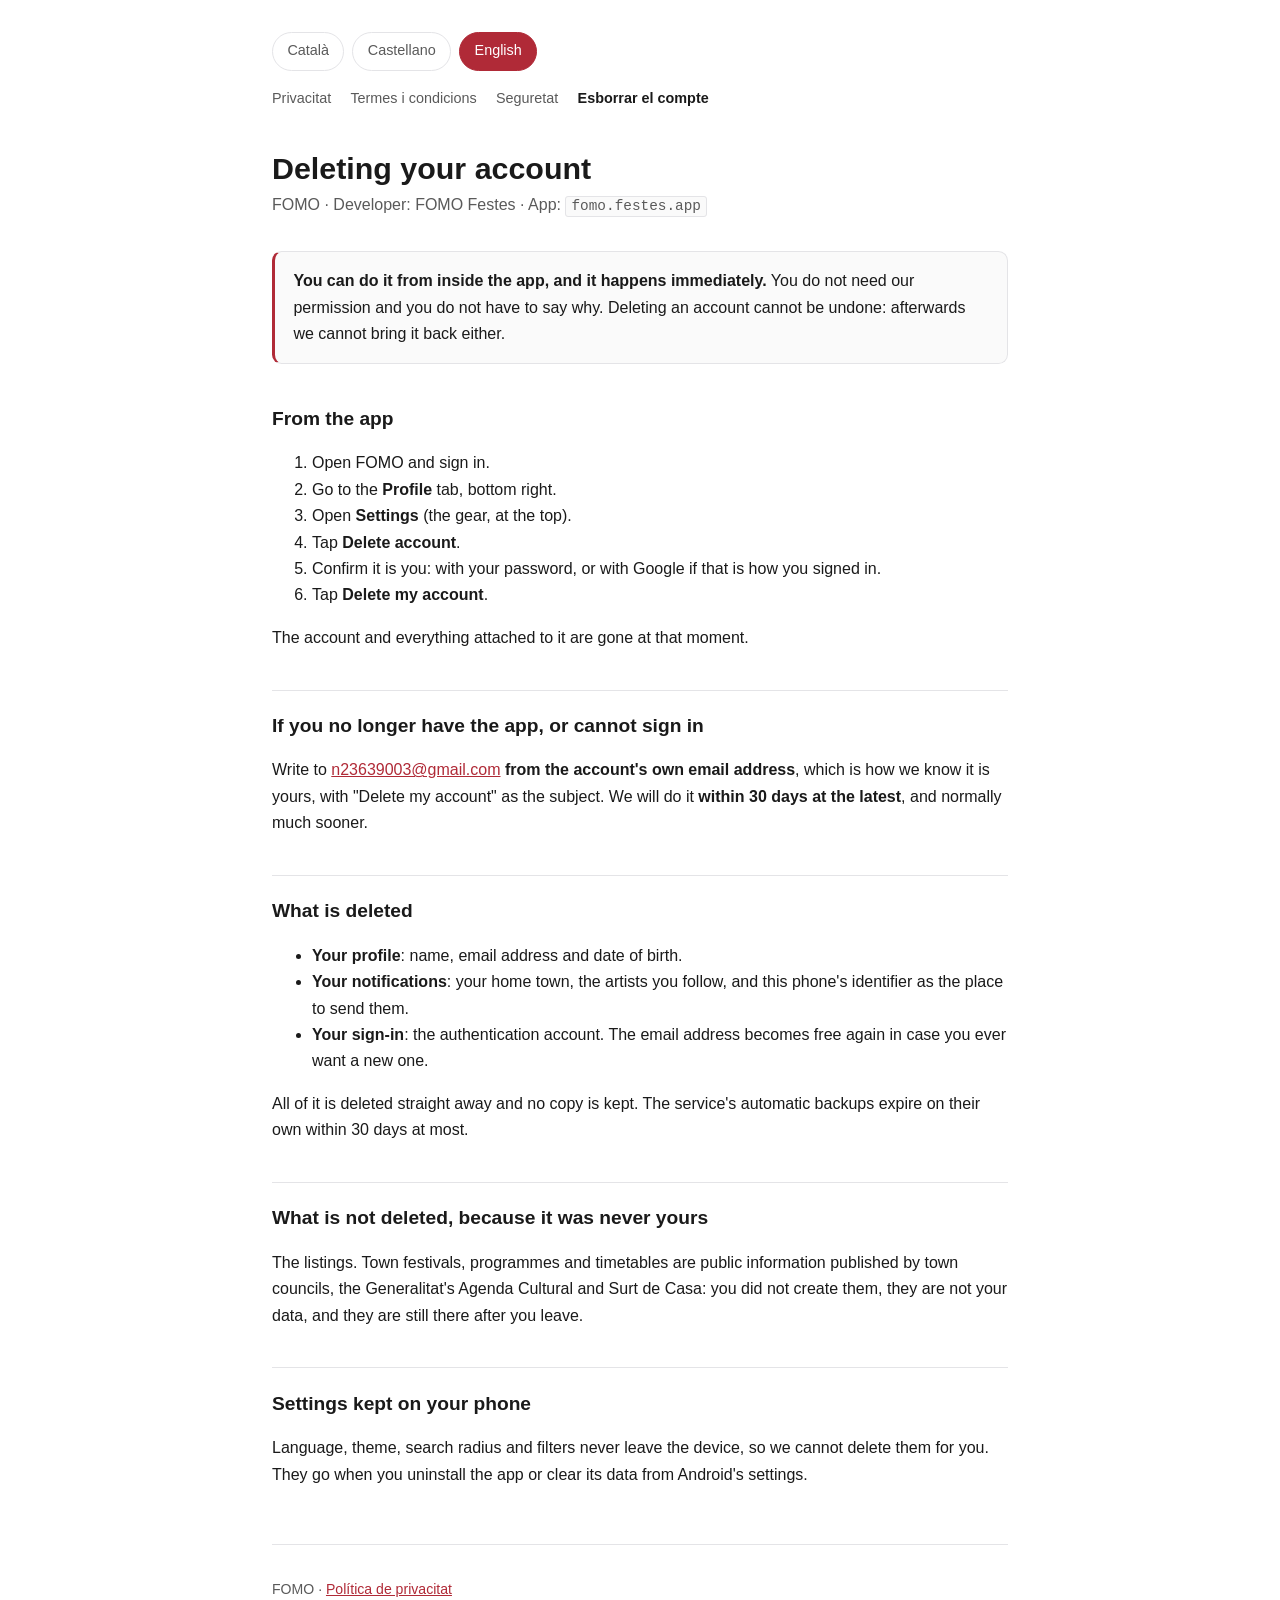
==== esborrar-compte.html @ 4efe0cdf "Esborrar el compte, i la política al dia" ====
<!doctype html>
<html lang="ca">
<head>
<meta charset="utf-8">
<meta name="viewport" content="width=device-width, initial-scale=1">
<title>Esborrar el compte · FOMO</title>
<link rel="stylesheet" href="estil.css">
</head>
<body>
<main>

<nav>
  <button data-lang="ca" aria-current="true">Català</button>
  <button data-lang="es" aria-current="false">Castellano</button>
  <button data-lang="en" aria-current="false">English</button>
</nav>
<div class="pages">
  <a href="privacitat.html">Privacitat</a>
  <a href="termes.html">Termes i condicions</a>
  <a href="seguretat.html">Seguretat</a>
  <a href="esborrar-compte.html" aria-current="page">Esborrar el compte</a>
</div>

<!-- ══════════════════ CATALÀ ══════════════════ -->
<section id="ca">
  <h1>Esborrar el compte</h1>
  <p class="sub">FOMO · Desenvolupador: FOMO Festes · Aplicació: <code>fomo.festes.app</code></p>

  <div class="box warn">
    <p><strong>Es pot fer des de l'aplicació mateixa, i és immediat.</strong> No
    cal demanar-nos permís ni explicar per què. Esborrar el compte no es pot
    desfer: després nosaltres tampoc te'l podem recuperar.</p>
  </div>

  <h2>Des de l'aplicació</h2>
  <ol>
    <li>Obre FOMO i entra-hi amb el teu compte.</li>
    <li>Ves a la pestanya <strong>Perfil</strong>, a baix a la dreta.</li>
    <li>Obre els <strong>Ajustos</strong> (la roda dentada, a dalt).</li>
    <li>Toca <strong>Esborrar el compte</strong>.</li>
    <li>Confirma que ets tu: amb la contrasenya, o amb Google si vas entrar amb
    Google.</li>
    <li>Toca <strong>Esborrar el meu compte</strong>.</li>
  </ol>
  <p>El compte i tot el que hi va associat desapareixen en aquell moment.</p>

  <h2>Si ja no tens l'aplicació, o no hi pots entrar</h2>
  <p>Escriu a <a href="mailto:n23639003@gmail.com">n23639003@gmail.com</a>
  <strong>des de l'adreça del compte</strong>, que és com sabem que és teu, amb
  «Esborrar el compte» a l'assumpte. Ho farem <strong>com a molt tard en 30
  dies</strong>, i normalment molt abans.</p>

  <h2>Què s'esborra</h2>
  <ul>
    <li><strong>El perfil</strong>: el nom, l'adreça electrònica i la data de
    naixement.</li>
    <li><strong>Les notificacions</strong>: el poble de referència, els artistes
    que segueixes i l'identificador d'aquest telèfon com a lloc on
    enviar-les.</li>
    <li><strong>L'accés</strong>: el compte d'autenticació. L'adreça electrònica
    torna a quedar lliure per si algun dia en vols obrir un altre.</li>
  </ul>
  <p>Tot això s'esborra de seguida i sense còpia. Les còpies de seguretat
  automàtiques del servei caduquen soles com a molt en 30 dies.</p>

  <h2>Què no s'esborra, perquè no és teu</h2>
  <p>L'agenda de festes. Les festes majors, els programes i els horaris són
  informació pública que publiquen els ajuntaments, l'Agenda Cultural de la
  Generalitat i Surt de Casa: no els has creat tu, no en són dades teves, i
  segueixen sent-hi quan te'n vas.</p>

  <h2>Les preferències del telèfon</h2>
  <p>L'idioma, el tema, el radi de cerca i els filtres no surten mai del
  dispositiu, i per tant no els podem esborrar nosaltres. Desapareixen quan
  desinstal·les l'aplicació o n'esborres les dades des dels ajustos d'Android.</p>
</section>

<!-- ══════════════════ CASTELLANO ══════════════════ -->
<section id="es" hidden>
  <h1>Borrar la cuenta</h1>
  <p class="sub">FOMO · Desarrollador: FOMO Festes · Aplicación: <code>fomo.festes.app</code></p>

  <div class="box warn">
    <p><strong>Se puede hacer desde la propia aplicación, y es inmediato.</strong>
    No hace falta pedirnos permiso ni explicar por qué. Borrar la cuenta no se
    puede deshacer: después nosotros tampoco podemos recuperarla.</p>
  </div>

  <h2>Desde la aplicación</h2>
  <ol>
    <li>Abre FOMO y entra con tu cuenta.</li>
    <li>Ve a la pestaña <strong>Perfil</strong>, abajo a la derecha.</li>
    <li>Abre los <strong>Ajustes</strong> (la rueda dentada, arriba).</li>
    <li>Toca <strong>Borrar la cuenta</strong>.</li>
    <li>Confirma que eres tú: con la contraseña, o con Google si entraste con
    Google.</li>
    <li>Toca <strong>Borrar mi cuenta</strong>.</li>
  </ol>
  <p>La cuenta y todo lo asociado desaparecen en ese momento.</p>

  <h2>Si ya no tienes la aplicación, o no puedes entrar</h2>
  <p>Escribe a <a href="mailto:n23639003@gmail.com">n23639003@gmail.com</a>
  <strong>desde la dirección de la cuenta</strong>, que es como sabemos que es
  tuya, con «Borrar la cuenta» en el asunto. Lo haremos <strong>como máximo en
  30 días</strong>, y normalmente mucho antes.</p>

  <h2>Qué se borra</h2>
  <ul>
    <li><strong>El perfil</strong>: el nombre, la dirección de correo y la fecha
    de nacimiento.</li>
    <li><strong>Las notificaciones</strong>: el pueblo de referencia, los
    artistas que sigues y el identificador de este teléfono como sitio al que
    enviarlas.</li>
    <li><strong>El acceso</strong>: la cuenta de autenticación. La dirección de
    correo vuelve a quedar libre por si algún día quieres abrir otra.</li>
  </ul>
  <p>Todo eso se borra enseguida y sin copia. Las copias de seguridad
  automáticas del servicio caducan solas como mucho en 30 días.</p>

  <h2>Qué no se borra, porque no es tuyo</h2>
  <p>La agenda de fiestas. Las fiestas mayores, los programas y los horarios son
  información pública que publican los ayuntamientos, la Agenda Cultural de la
  Generalitat y Surt de Casa: no los has creado tú, no son datos tuyos, y siguen
  ahí cuando te vas.</p>

  <h2>Las preferencias del teléfono</h2>
  <p>El idioma, el tema, el radio de búsqueda y los filtros no salen nunca del
  dispositivo, y por lo tanto no podemos borrarlos nosotros. Desaparecen cuando
  desinstalas la aplicación o borras sus datos desde los ajustes de Android.</p>
</section>

<!-- ══════════════════ ENGLISH ══════════════════ -->
<section id="en" hidden>
  <h1>Deleting your account</h1>
  <p class="sub">FOMO · Developer: FOMO Festes · App: <code>fomo.festes.app</code></p>

  <div class="box warn">
    <p><strong>You can do it from inside the app, and it happens
    immediately.</strong> You do not need our permission and you do not have to
    say why. Deleting an account cannot be undone: afterwards we cannot bring it
    back either.</p>
  </div>

  <h2>From the app</h2>
  <ol>
    <li>Open FOMO and sign in.</li>
    <li>Go to the <strong>Profile</strong> tab, bottom right.</li>
    <li>Open <strong>Settings</strong> (the gear, at the top).</li>
    <li>Tap <strong>Delete account</strong>.</li>
    <li>Confirm it is you: with your password, or with Google if that is how you
    signed in.</li>
    <li>Tap <strong>Delete my account</strong>.</li>
  </ol>
  <p>The account and everything attached to it are gone at that moment.</p>

  <h2>If you no longer have the app, or cannot sign in</h2>
  <p>Write to <a href="mailto:n23639003@gmail.com">n23639003@gmail.com</a>
  <strong>from the account's own email address</strong>, which is how we know it
  is yours, with "Delete my account" as the subject. We will do it
  <strong>within 30 days at the latest</strong>, and normally much sooner.</p>

  <h2>What is deleted</h2>
  <ul>
    <li><strong>Your profile</strong>: name, email address and date of birth.</li>
    <li><strong>Your notifications</strong>: your home town, the artists you
    follow, and this phone's identifier as the place to send them.</li>
    <li><strong>Your sign-in</strong>: the authentication account. The email
    address becomes free again in case you ever want a new one.</li>
  </ul>
  <p>All of it is deleted straight away and no copy is kept. The service's
  automatic backups expire on their own within 30 days at most.</p>

  <h2>What is not deleted, because it was never yours</h2>
  <p>The listings. Town festivals, programmes and timetables are public
  information published by town councils, the Generalitat's Agenda Cultural and
  Surt de Casa: you did not create them, they are not your data, and they are
  still there after you leave.</p>

  <h2>Settings kept on your phone</h2>
  <p>Language, theme, search radius and filters never leave the device, so we
  cannot delete them for you. They go when you uninstall the app or clear its
  data from Android's settings.</p>
</section>

<footer>
  <p>FOMO · <a href="privacitat.html">Política de privacitat</a></p>
</footer>

</main>
<script src="idioma.js"></script>
</body>
</html>
---- estil.css ----
/* Shared by the three legal pages. Kept as one file rather than copied into
   each so a change to the look does not have to be made three times, and no
   build step: GitHub Pages serves these as they are. */
:root {
  --bg: #ffffff; --fg: #1a1a1a; --muted: #5a5a5a; --line: #e4e4e7;
  --accent: #b02a37; --card: #fafafa;
}
@media (prefers-color-scheme: dark) {
  :root {
    --bg: #131316; --fg: #ececee; --muted: #a1a1aa; --line: #2a2a30;
    --accent: #f08a95; --card: #1c1c21;
  }
}
* { box-sizing: border-box; }
body {
  margin: 0; background: var(--bg); color: var(--fg);
  font: 16px/1.65 -apple-system, BlinkMacSystemFont, "Segoe UI", Roboto, sans-serif;
  padding: 2rem 1.25rem 5rem;
}
main { max-width: 46rem; margin: 0 auto; }
h1 { font-size: 1.9rem; line-height: 1.2; margin: 0 0 .35rem; }
h2 { font-size: 1.2rem; margin: 2.4rem 0 .6rem; padding-top: 1.2rem; border-top: 1px solid var(--line); }
h2:first-of-type { border-top: 0; padding-top: 0; }
.sub { color: var(--muted); margin: 0 0 2rem; }
nav { display: flex; gap: .5rem; margin: 0 0 1rem; flex-wrap: wrap; }
nav button {
  font: inherit; font-size: .9rem; padding: .4rem .9rem; cursor: pointer;
  border: 1px solid var(--line); border-radius: 999px;
  background: transparent; color: var(--muted);
}
nav button[aria-current="true"] { background: var(--accent); border-color: var(--accent); color: #fff; }
.pages { display: flex; gap: 1.2rem; margin: 0 0 2.5rem; flex-wrap: wrap; font-size: .9rem; }
.pages a { color: var(--muted); text-decoration: none; }
.pages a:hover { text-decoration: underline; }
.pages a[aria-current="page"] { color: var(--fg); font-weight: 600; }
table { width: 100%; border-collapse: collapse; margin: 1rem 0; font-size: .93rem; display: block; overflow-x: auto; }
th, td { text-align: left; padding: .6rem .7rem; border-bottom: 1px solid var(--line); vertical-align: top; }
th { font-weight: 600; }
.box { background: var(--card); border: 1px solid var(--line); border-radius: .6rem; padding: 1rem 1.15rem; margin: 1.4rem 0; }
.box p:last-child { margin-bottom: 0; }
.box p:first-child { margin-top: 0; }
.warn { border-left: 3px solid var(--accent); }
code { background: var(--card); border: 1px solid var(--line); border-radius: 3px; padding: .1em .35em; font-size: .9em; }
a { color: var(--accent); }
section[hidden] { display: none; }
footer { margin-top: 3.5rem; padding-top: 1.2rem; border-top: 1px solid var(--line); color: var(--muted); font-size: .88rem; }
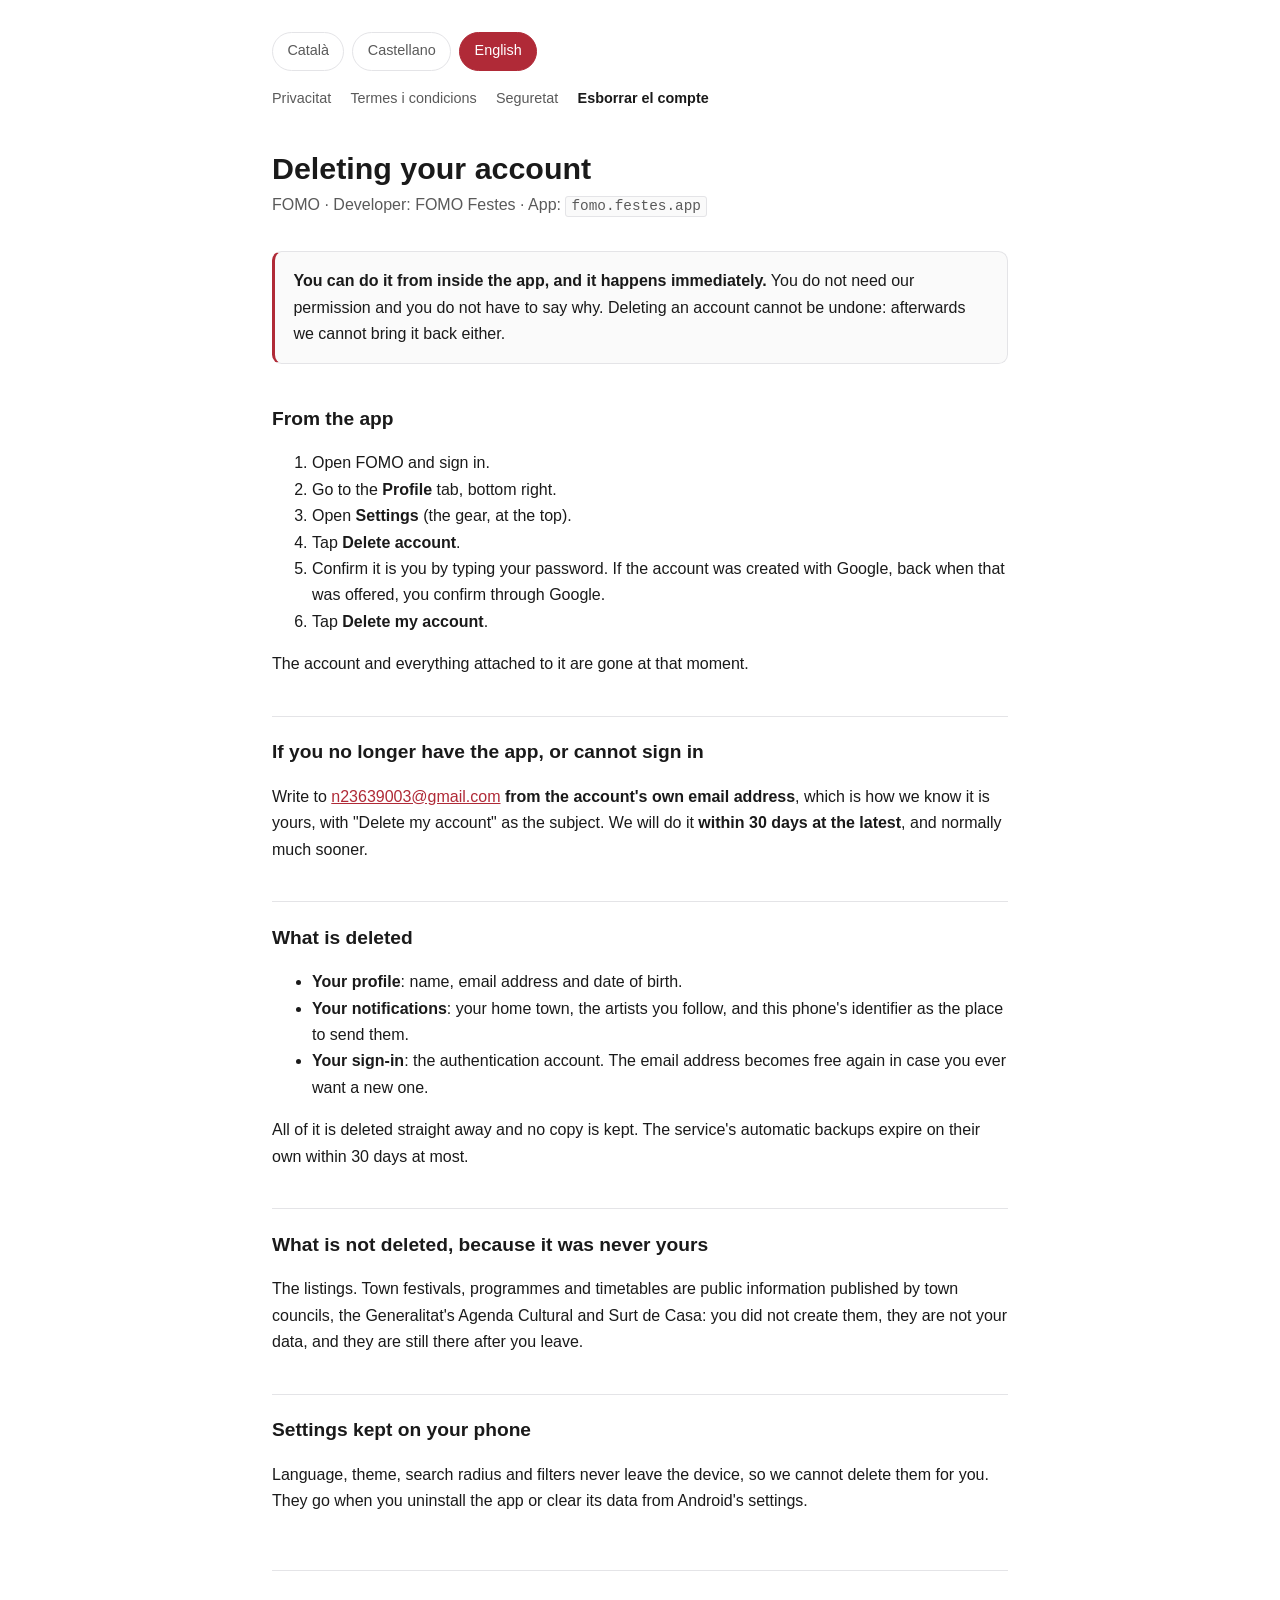
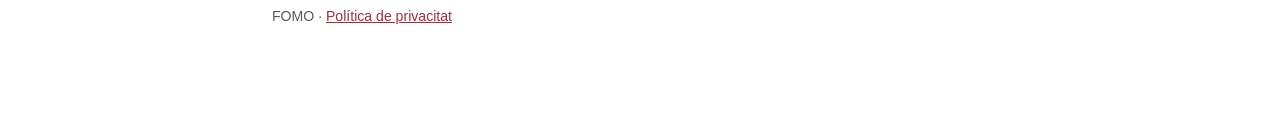
==== commit 30452ca2: "Add files via upload" ====
--- a/esborrar-compte.html
+++ b/esborrar-compte.html
@@ -38,8 +38,8 @@
     <li>Ves a la pestanya <strong>Perfil</strong>, a baix a la dreta.</li>
     <li>Obre els <strong>Ajustos</strong> (la roda dentada, a dalt).</li>
     <li>Toca <strong>Esborrar el compte</strong>.</li>
-    <li>Confirma que ets tu: amb la contrasenya, o amb Google si vas entrar amb
-    Google.</li>
+    <li>Confirma que ets tu escrivint la contrasenya. Si el compte es va crear
+    amb Google, quan encara s'oferia, es confirma amb Google.</li>
     <li>Toca <strong>Esborrar el meu compte</strong>.</li>
   </ol>
   <p>El compte i tot el que hi va associat desapareixen en aquell moment.</p>
@@ -92,8 +92,8 @@
     <li>Ve a la pestaña <strong>Perfil</strong>, abajo a la derecha.</li>
     <li>Abre los <strong>Ajustes</strong> (la rueda dentada, arriba).</li>
     <li>Toca <strong>Borrar la cuenta</strong>.</li>
-    <li>Confirma que eres tú: con la contraseña, o con Google si entraste con
-    Google.</li>
+    <li>Confirma que eres tú escribiendo la contraseña. Si la cuenta se creó
+    con Google, cuando aún se ofrecía, se confirma con Google.</li>
     <li>Toca <strong>Borrar mi cuenta</strong>.</li>
   </ol>
   <p>La cuenta y todo lo asociado desaparecen en ese momento.</p>
@@ -147,8 +147,8 @@
     <li>Go to the <strong>Profile</strong> tab, bottom right.</li>
     <li>Open <strong>Settings</strong> (the gear, at the top).</li>
     <li>Tap <strong>Delete account</strong>.</li>
-    <li>Confirm it is you: with your password, or with Google if that is how you
-    signed in.</li>
+    <li>Confirm it is you by typing your password. If the account was created
+    with Google, back when that was offered, you confirm through Google.</li>
     <li>Tap <strong>Delete my account</strong>.</li>
   </ol>
   <p>The account and everything attached to it are gone at that moment.</p>
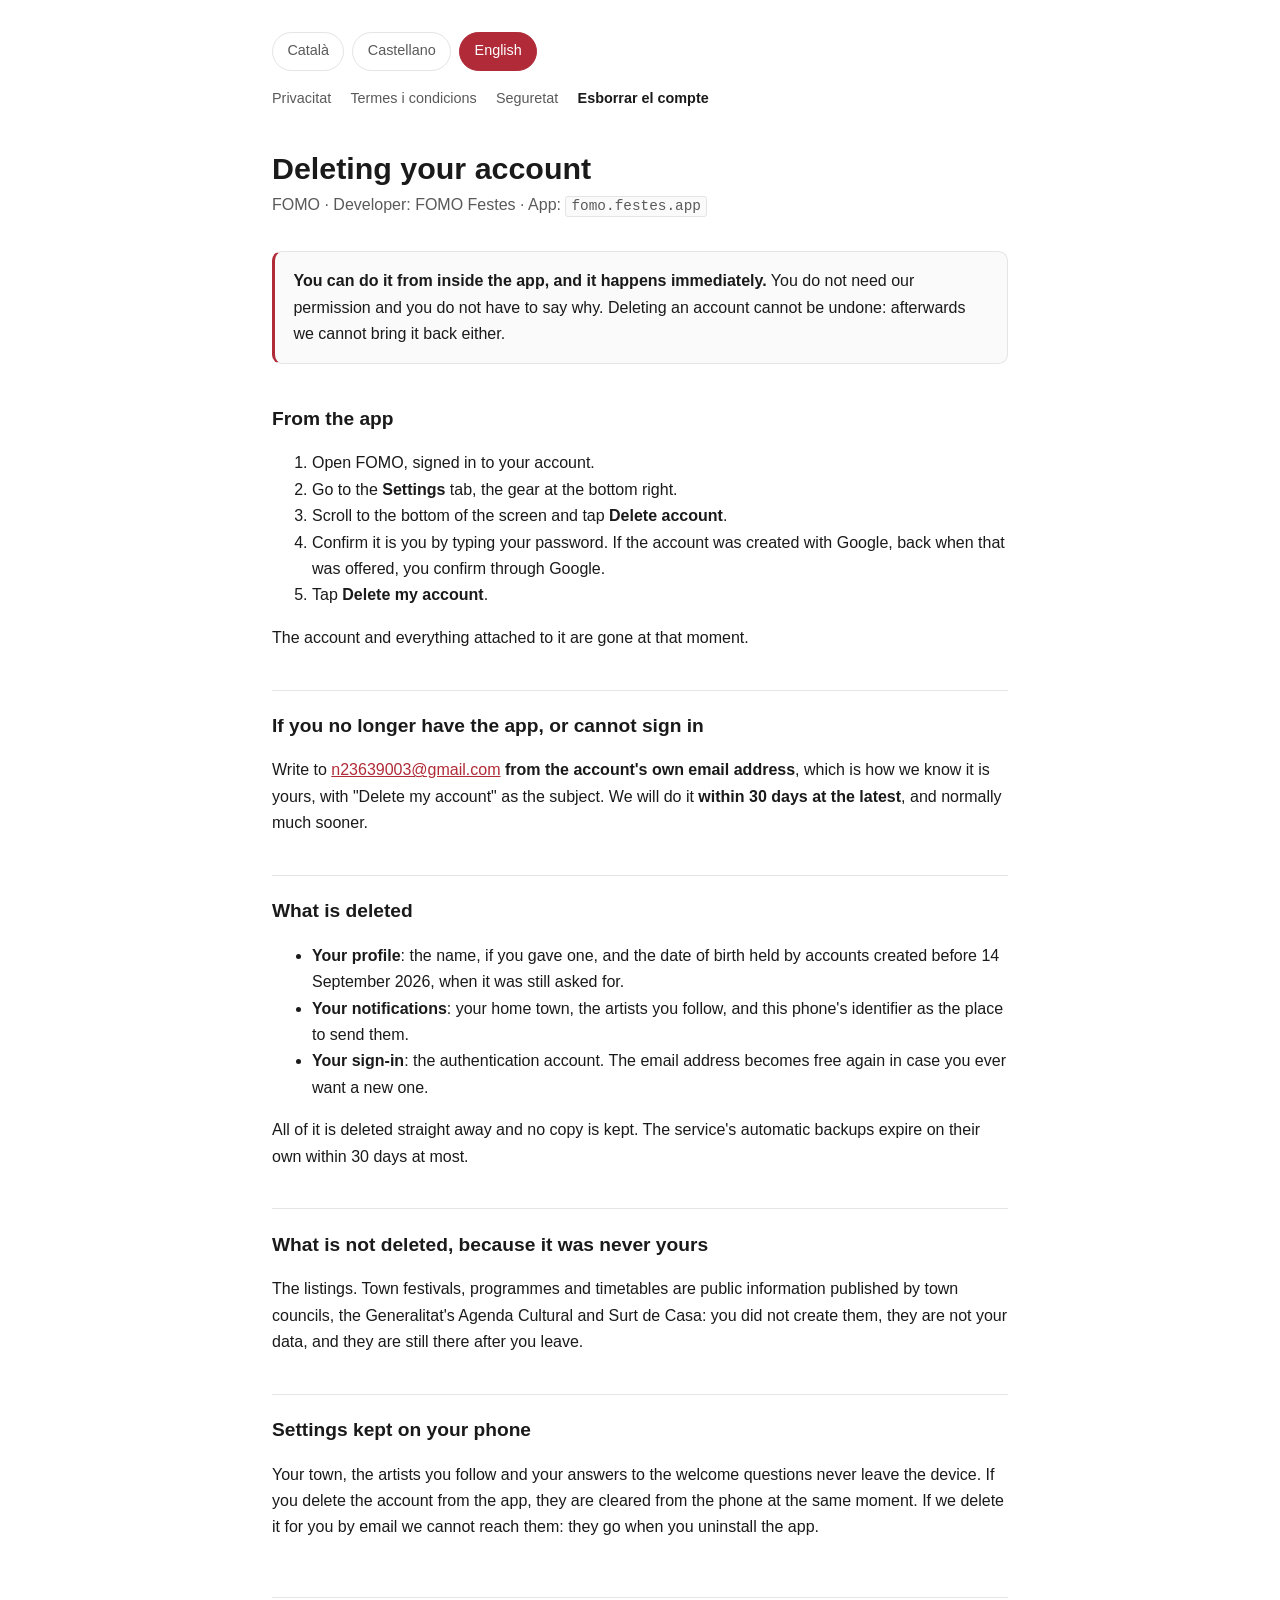
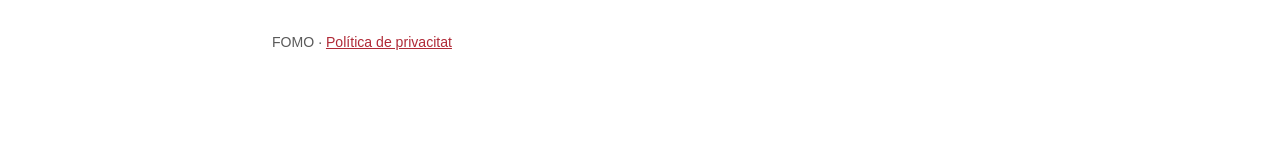
==== commit 831043a4: "Privacitat, termes i esborrar el compte, al dia del 14 de setembre L'app es fa servir sense compte; " ====
--- a/esborrar-compte.html
+++ b/esborrar-compte.html
@@ -34,10 +34,11 @@
 
   <h2>Des de l'aplicació</h2>
   <ol>
-    <li>Obre FOMO i entra-hi amb el teu compte.</li>
-    <li>Ves a la pestanya <strong>Perfil</strong>, a baix a la dreta.</li>
-    <li>Obre els <strong>Ajustos</strong> (la roda dentada, a dalt).</li>
-    <li>Toca <strong>Esborrar el compte</strong>.</li>
+    <li>Obre FOMO amb la sessió del teu compte iniciada.</li>
+    <li>Ves a la pestanya <strong>Ajustos</strong>, la roda dentada de baix a la
+    dreta.</li>
+    <li>Baixa fins al final de la pantalla i toca <strong>Esborrar el
+    compte</strong>.</li>
     <li>Confirma que ets tu escrivint la contrasenya. Si el compte es va crear
     amb Google, quan encara s'oferia, es confirma amb Google.</li>
     <li>Toca <strong>Esborrar el meu compte</strong>.</li>
@@ -52,8 +53,9 @@
 
   <h2>Què s'esborra</h2>
   <ul>
-    <li><strong>El perfil</strong>: el nom, l'adreça electrònica i la data de
-    naixement.</li>
+    <li><strong>El perfil</strong>: el nom, si en vas donar un, i la data de
+    naixement dels comptes creats abans del 14 de setembre de 2026, quan encara
+    es demanava.</li>
     <li><strong>Les notificacions</strong>: el poble de referència, els artistes
     que segueixes i l'identificador d'aquest telèfon com a lloc on
     enviar-les.</li>
@@ -70,9 +72,10 @@
   segueixen sent-hi quan te'n vas.</p>
 
   <h2>Les preferències del telèfon</h2>
-  <p>L'idioma, el tema, el radi de cerca i els filtres no surten mai del
-  dispositiu, i per tant no els podem esborrar nosaltres. Desapareixen quan
-  desinstal·les l'aplicació o n'esborres les dades des dels ajustos d'Android.</p>
+  <p>El poble, els artistes que segueixes i les respostes de la benvinguda no
+  surten mai del dispositiu. Si esborres el compte des de l'aplicació,
+  s'esborren també del telèfon en aquell moment. Si ho fem nosaltres per correu,
+  no hi arribem: desapareixen quan desinstal·les l'aplicació.</p>
 </section>
 
 <!-- ══════════════════ CASTELLANO ══════════════════ -->
@@ -88,10 +91,11 @@
 
   <h2>Desde la aplicación</h2>
   <ol>
-    <li>Abre FOMO y entra con tu cuenta.</li>
-    <li>Ve a la pestaña <strong>Perfil</strong>, abajo a la derecha.</li>
-    <li>Abre los <strong>Ajustes</strong> (la rueda dentada, arriba).</li>
-    <li>Toca <strong>Borrar la cuenta</strong>.</li>
+    <li>Abre FOMO con la sesión de tu cuenta iniciada.</li>
+    <li>Ve a la pestaña <strong>Ajustes</strong>, la rueda dentada de abajo a la
+    derecha.</li>
+    <li>Baja hasta el final de la pantalla y toca <strong>Borrar la
+    cuenta</strong>.</li>
     <li>Confirma que eres tú escribiendo la contraseña. Si la cuenta se creó
     con Google, cuando aún se ofrecía, se confirma con Google.</li>
     <li>Toca <strong>Borrar mi cuenta</strong>.</li>
@@ -106,8 +110,9 @@
 
   <h2>Qué se borra</h2>
   <ul>
-    <li><strong>El perfil</strong>: el nombre, la dirección de correo y la fecha
-    de nacimiento.</li>
+    <li><strong>El perfil</strong>: el nombre, si diste uno, y la fecha de
+    nacimiento de las cuentas creadas antes del 14 de septiembre de 2026, cuando
+    aún se pedía.</li>
     <li><strong>Las notificaciones</strong>: el pueblo de referencia, los
     artistas que sigues y el identificador de este teléfono como sitio al que
     enviarlas.</li>
@@ -124,9 +129,10 @@
   ahí cuando te vas.</p>
 
   <h2>Las preferencias del teléfono</h2>
-  <p>El idioma, el tema, el radio de búsqueda y los filtros no salen nunca del
-  dispositivo, y por lo tanto no podemos borrarlos nosotros. Desaparecen cuando
-  desinstalas la aplicación o borras sus datos desde los ajustes de Android.</p>
+  <p>El pueblo, los artistas que sigues y las respuestas de la bienvenida no
+  salen nunca del dispositivo. Si borras la cuenta desde la aplicación, se borran
+  también del teléfono en ese momento. Si lo hacemos nosotros por correo, no
+  llegamos hasta ahí: desaparecen cuando desinstalas la aplicación.</p>
 </section>
 
 <!-- ══════════════════ ENGLISH ══════════════════ -->
@@ -143,10 +149,10 @@
 
   <h2>From the app</h2>
   <ol>
-    <li>Open FOMO and sign in.</li>
-    <li>Go to the <strong>Profile</strong> tab, bottom right.</li>
-    <li>Open <strong>Settings</strong> (the gear, at the top).</li>
-    <li>Tap <strong>Delete account</strong>.</li>
+    <li>Open FOMO, signed in to your account.</li>
+    <li>Go to the <strong>Settings</strong> tab, the gear at the bottom right.</li>
+    <li>Scroll to the bottom of the screen and tap <strong>Delete
+    account</strong>.</li>
     <li>Confirm it is you by typing your password. If the account was created
     with Google, back when that was offered, you confirm through Google.</li>
     <li>Tap <strong>Delete my account</strong>.</li>
@@ -161,7 +167,9 @@
 
   <h2>What is deleted</h2>
   <ul>
-    <li><strong>Your profile</strong>: name, email address and date of birth.</li>
+    <li><strong>Your profile</strong>: the name, if you gave one, and the date of
+    birth held by accounts created before 14 September 2026, when it was still
+    asked for.</li>
     <li><strong>Your notifications</strong>: your home town, the artists you
     follow, and this phone's identifier as the place to send them.</li>
     <li><strong>Your sign-in</strong>: the authentication account. The email
@@ -177,9 +185,10 @@
   still there after you leave.</p>
 
   <h2>Settings kept on your phone</h2>
-  <p>Language, theme, search radius and filters never leave the device, so we
-  cannot delete them for you. They go when you uninstall the app or clear its
-  data from Android's settings.</p>
+  <p>Your town, the artists you follow and your answers to the welcome questions
+  never leave the device. If you delete the account from the app, they are
+  cleared from the phone at the same moment. If we delete it for you by email we
+  cannot reach them: they go when you uninstall the app.</p>
 </section>
 
 <footer>
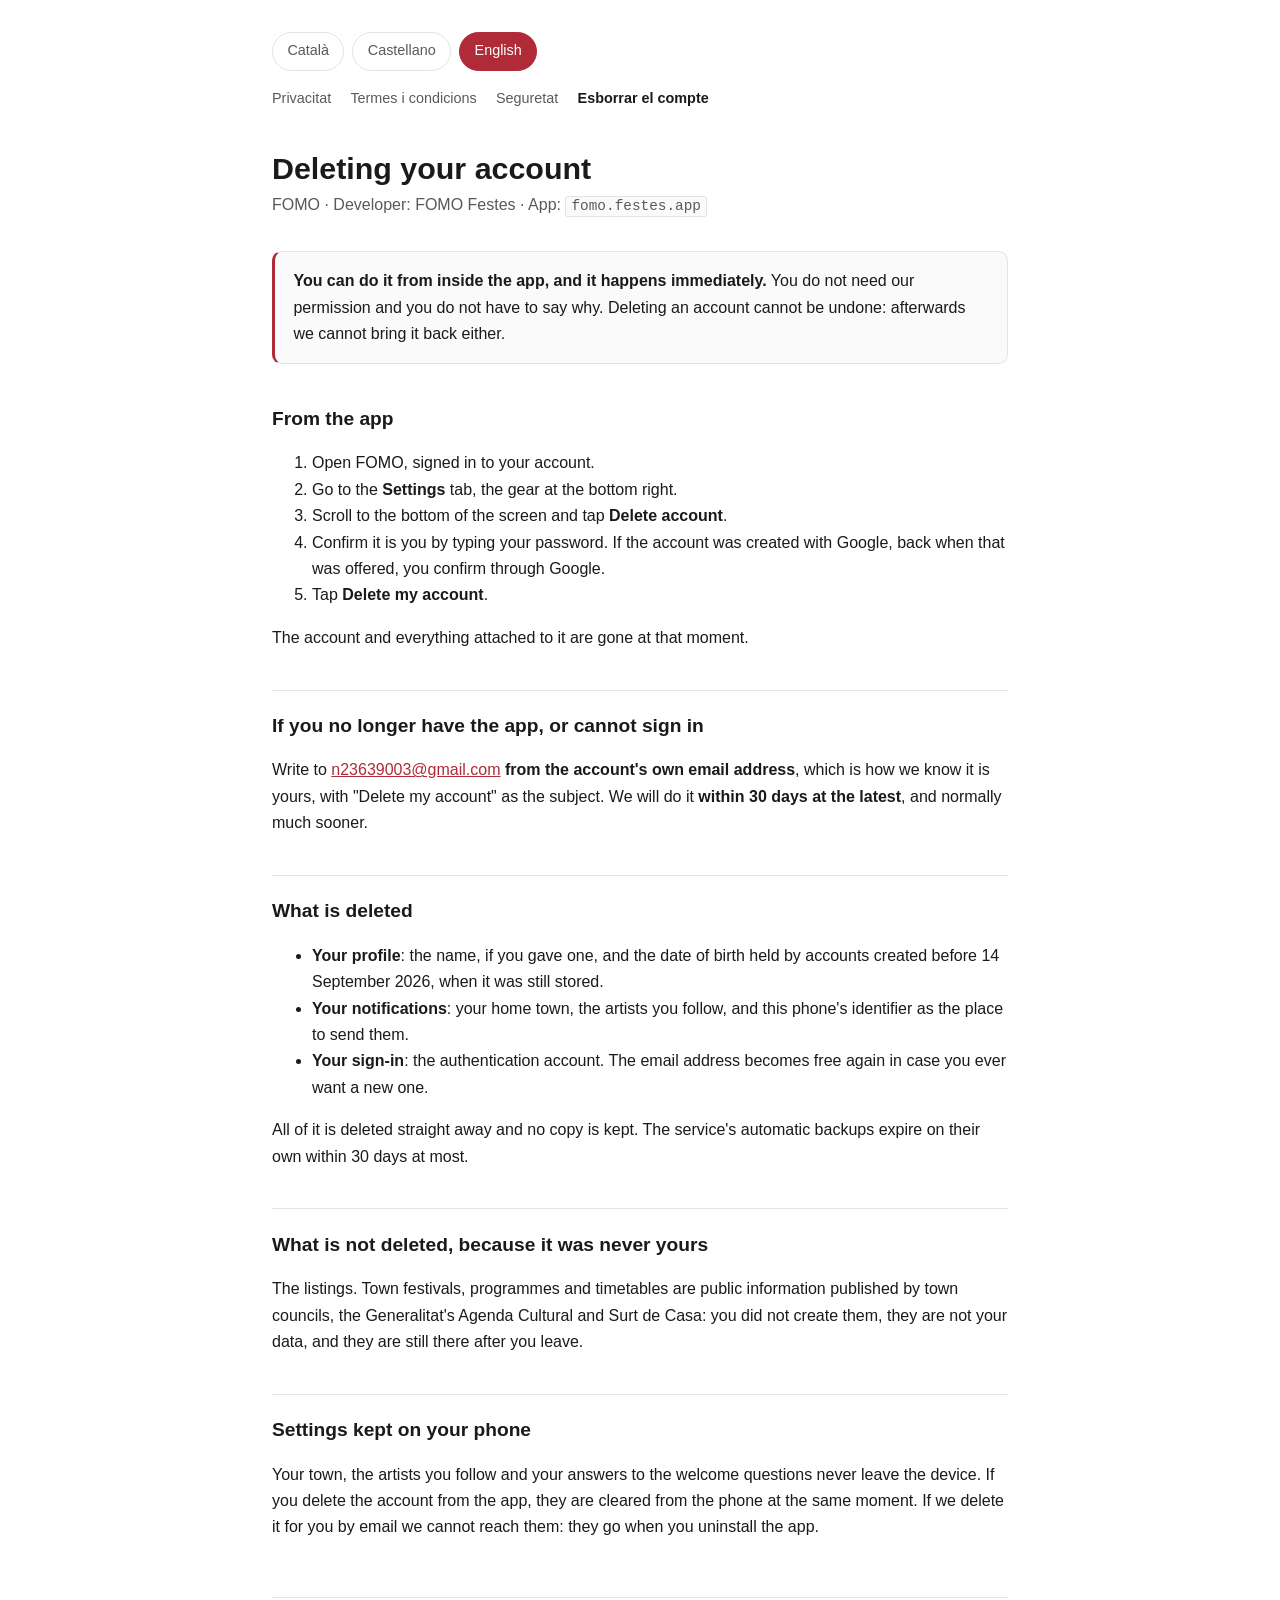
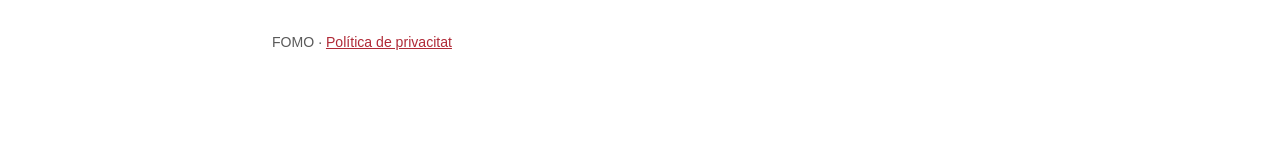
==== commit f46a4cc7: "La data de naixement es comprova i no es desa En registrar-se, l'app demana la data de naixement per" ====
--- a/esborrar-compte.html
+++ b/esborrar-compte.html
@@ -55,7 +55,7 @@
   <ul>
     <li><strong>El perfil</strong>: el nom, si en vas donar un, i la data de
     naixement dels comptes creats abans del 14 de setembre de 2026, quan encara
-    es demanava.</li>
+    es desava.</li>
     <li><strong>Les notificacions</strong>: el poble de referència, els artistes
     que segueixes i l'identificador d'aquest telèfon com a lloc on
     enviar-les.</li>
@@ -112,7 +112,7 @@
   <ul>
     <li><strong>El perfil</strong>: el nombre, si diste uno, y la fecha de
     nacimiento de las cuentas creadas antes del 14 de septiembre de 2026, cuando
-    aún se pedía.</li>
+    aún se guardaba.</li>
     <li><strong>Las notificaciones</strong>: el pueblo de referencia, los
     artistas que sigues y el identificador de este teléfono como sitio al que
     enviarlas.</li>
@@ -169,7 +169,7 @@
   <ul>
     <li><strong>Your profile</strong>: the name, if you gave one, and the date of
     birth held by accounts created before 14 September 2026, when it was still
-    asked for.</li>
+    stored.</li>
     <li><strong>Your notifications</strong>: your home town, the artists you
     follow, and this phone's identifier as the place to send them.</li>
     <li><strong>Your sign-in</strong>: the authentication account. The email
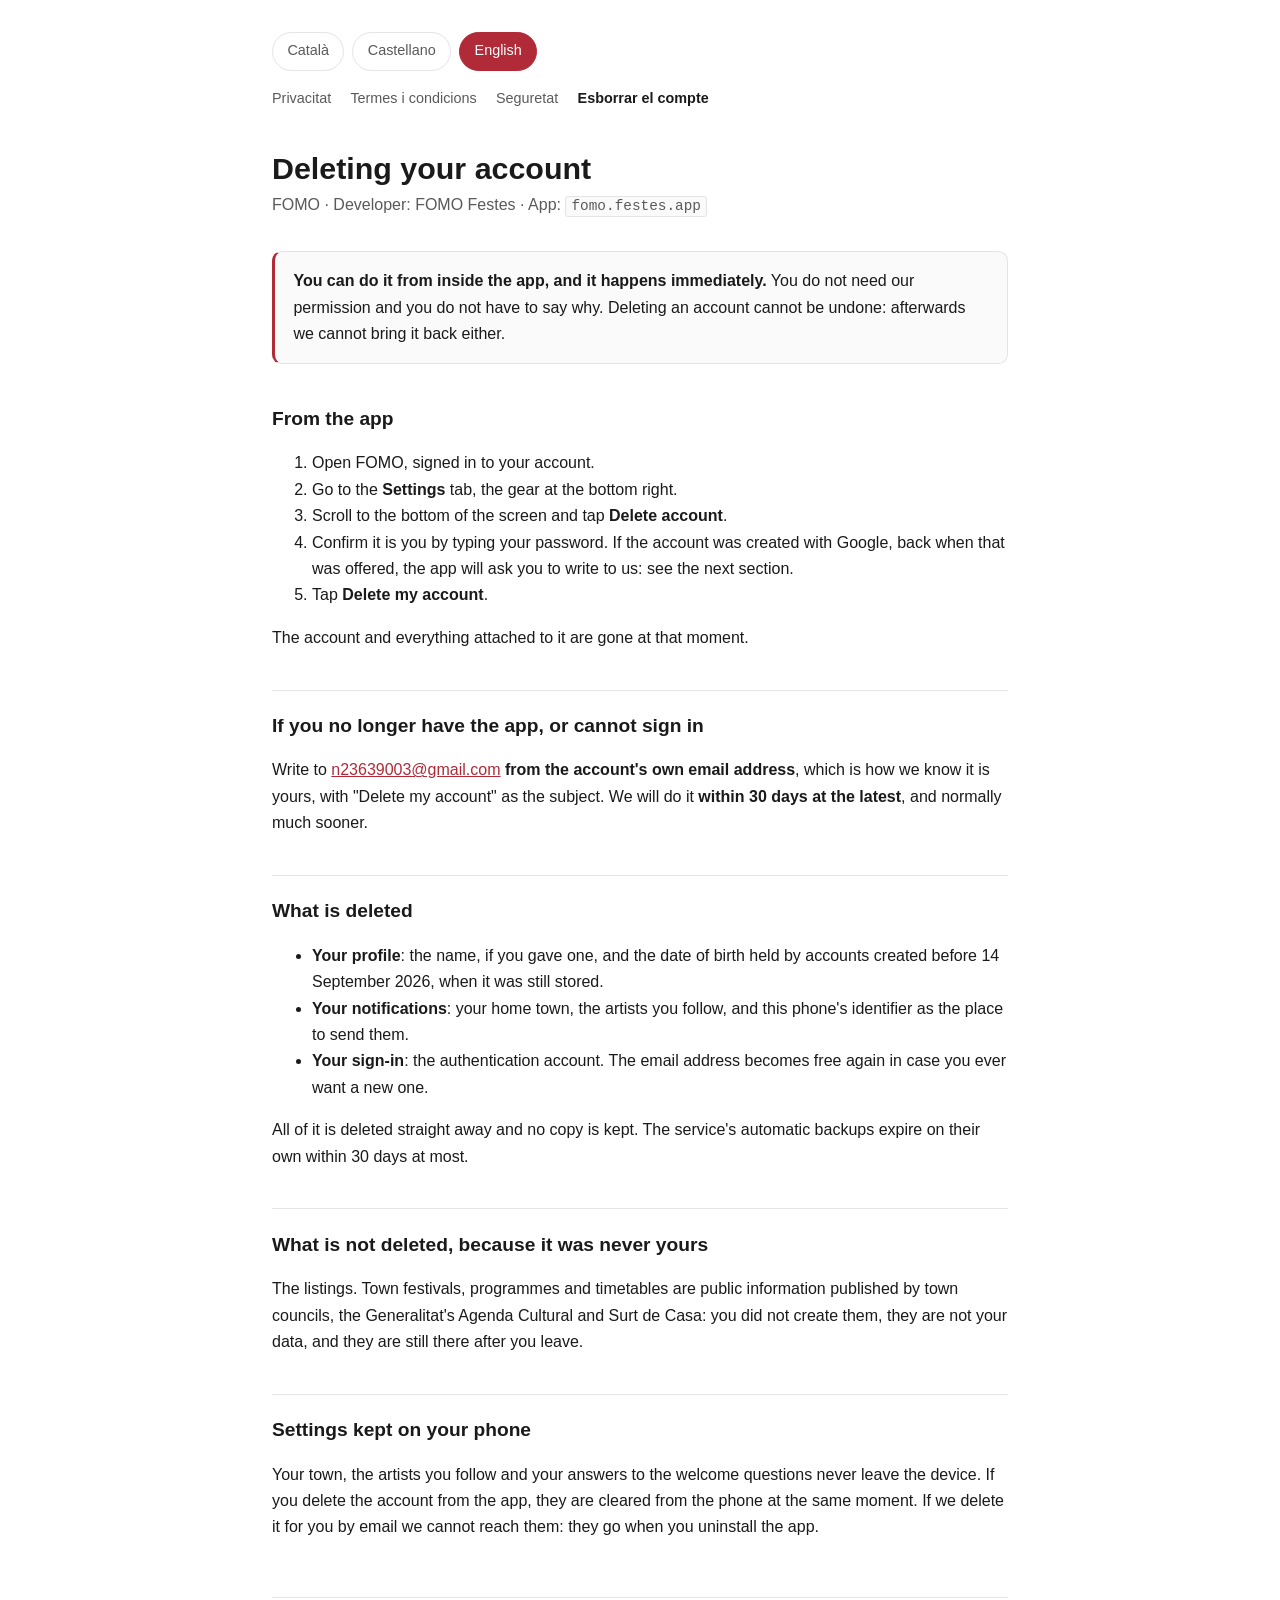
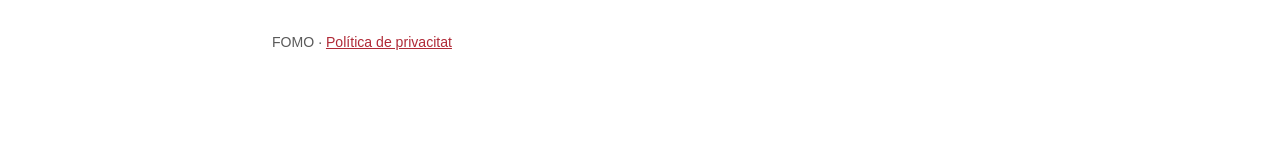
==== commit 20405958: "Privacitat i termes: Mapes d'Apple, Wikimedia Commons, festius locals i «localitat»" ====
--- a/esborrar-compte.html
+++ b/esborrar-compte.html
@@ -40,7 +40,8 @@
     <li>Baixa fins al final de la pantalla i toca <strong>Esborrar el
     compte</strong>.</li>
     <li>Confirma que ets tu escrivint la contrasenya. Si el compte es va crear
-    amb Google, quan encara s'oferia, es confirma amb Google.</li>
+    amb Google, quan encara s'oferia, l'app et dirà que ens escriguis: vegeu
+    l'apartat següent.</li>
     <li>Toca <strong>Esborrar el meu compte</strong>.</li>
   </ol>
   <p>El compte i tot el que hi va associat desapareixen en aquell moment.</p>
@@ -97,7 +98,8 @@
     <li>Baja hasta el final de la pantalla y toca <strong>Borrar la
     cuenta</strong>.</li>
     <li>Confirma que eres tú escribiendo la contraseña. Si la cuenta se creó
-    con Google, cuando aún se ofrecía, se confirma con Google.</li>
+    con Google, cuando aún se ofrecía, la app te dirá que nos escribas: mira
+    el apartado siguiente.</li>
     <li>Toca <strong>Borrar mi cuenta</strong>.</li>
   </ol>
   <p>La cuenta y todo lo asociado desaparecen en ese momento.</p>
@@ -154,7 +156,8 @@
     <li>Scroll to the bottom of the screen and tap <strong>Delete
     account</strong>.</li>
     <li>Confirm it is you by typing your password. If the account was created
-    with Google, back when that was offered, you confirm through Google.</li>
+    with Google, back when that was offered, the app will ask you to write to
+    us: see the next section.</li>
     <li>Tap <strong>Delete my account</strong>.</li>
   </ol>
   <p>The account and everything attached to it are gone at that moment.</p>
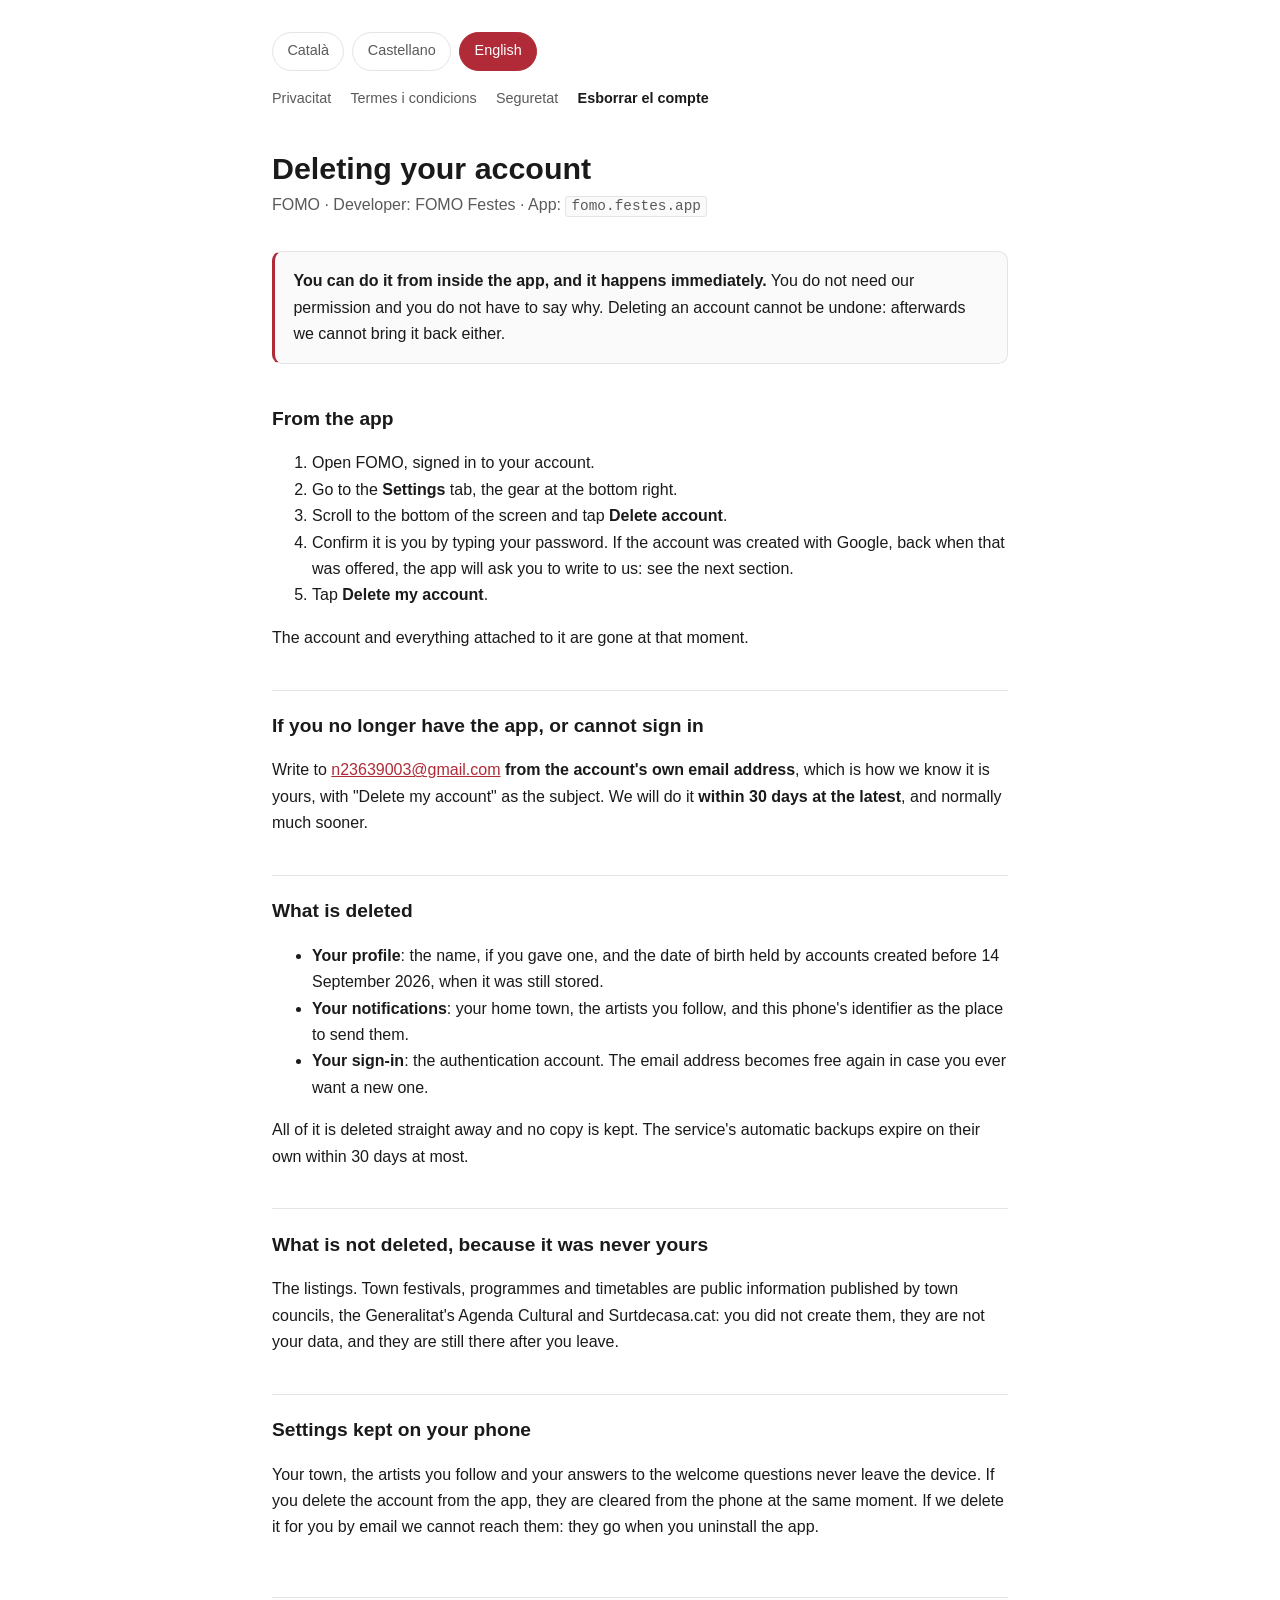
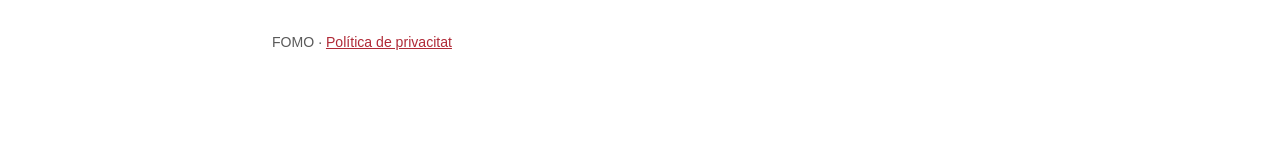
==== commit f5d277ca: "Surtdecasa.cat by name, and its poster shown with its written permission Co-Authored-By: Claude Opus" ====
--- a/esborrar-compte.html
+++ b/esborrar-compte.html
@@ -69,7 +69,7 @@
   <h2>Què no s'esborra, perquè no és teu</h2>
   <p>L'agenda de festes. Les festes majors, els programes i els horaris són
   informació pública que publiquen els ajuntaments, l'Agenda Cultural de la
-  Generalitat i Surt de Casa: no els has creat tu, no en són dades teves, i
+  Generalitat i Surtdecasa.cat: no els has creat tu, no en són dades teves, i
   segueixen sent-hi quan te'n vas.</p>
 
   <h2>Les preferències del telèfon</h2>
@@ -127,7 +127,7 @@
   <h2>Qué no se borra, porque no es tuyo</h2>
   <p>La agenda de fiestas. Las fiestas mayores, los programas y los horarios son
   información pública que publican los ayuntamientos, la Agenda Cultural de la
-  Generalitat y Surt de Casa: no los has creado tú, no son datos tuyos, y siguen
+  Generalitat y Surtdecasa.cat: no los has creado tú, no son datos tuyos, y siguen
   ahí cuando te vas.</p>
 
   <h2>Las preferencias del teléfono</h2>
@@ -184,7 +184,7 @@
   <h2>What is not deleted, because it was never yours</h2>
   <p>The listings. Town festivals, programmes and timetables are public
   information published by town councils, the Generalitat's Agenda Cultural and
-  Surt de Casa: you did not create them, they are not your data, and they are
+  Surtdecasa.cat: you did not create them, they are not your data, and they are
   still there after you leave.</p>
 
   <h2>Settings kept on your phone</h2>
